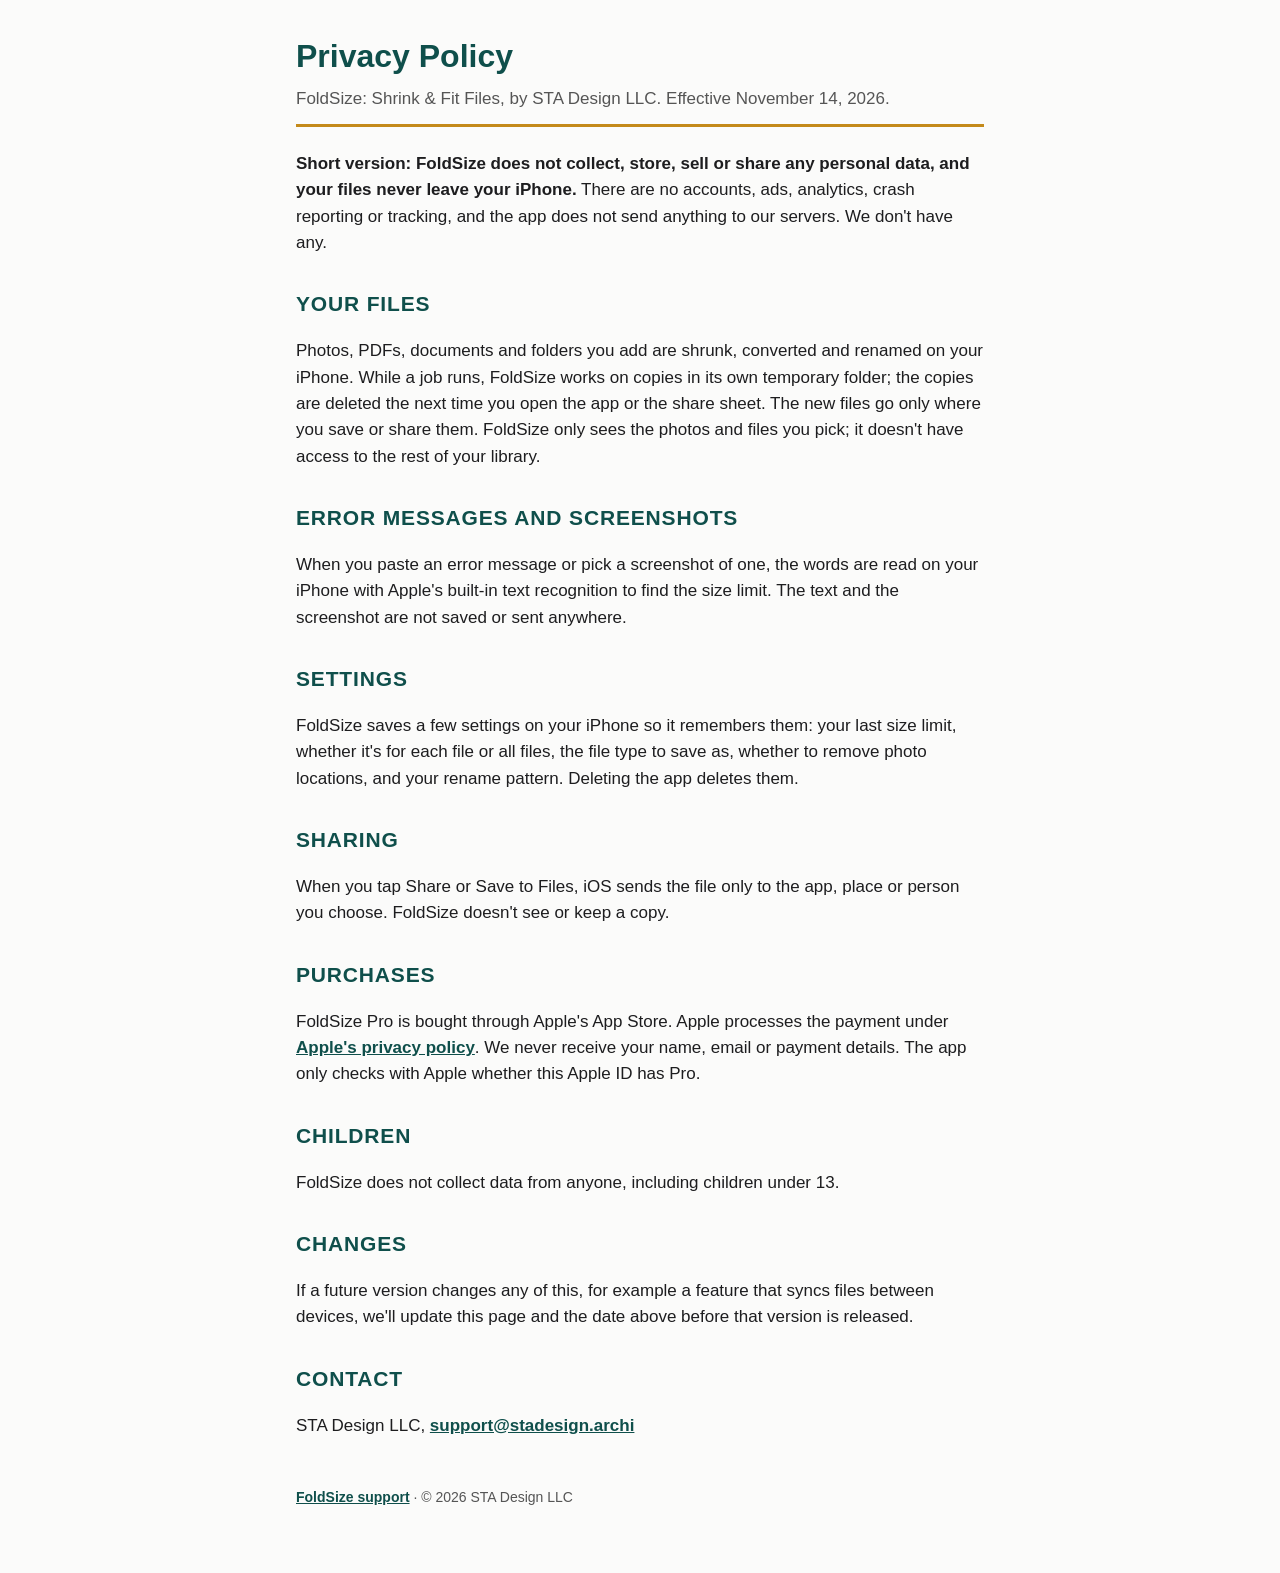
==== privacy.html @ 5bb441cd "FoldSize support and privacy pages Copied from site/ in sthes26/filefit-app-ios.  Co-Authored-By: Cl" ====
<!doctype html>
<html lang="en"><head><meta charset="utf-8"><meta name="viewport" content="width=device-width,initial-scale=1">
<title>FoldSize Privacy Policy</title><link rel="stylesheet" href="style.css"></head>
<body><main>
<header><h1>Privacy Policy</h1><p class="sub">FoldSize: Shrink &amp; Fit Files, by STA Design LLC. Effective November 14, 2026.</p></header>

<p><b>Short version: FoldSize does not collect, store, sell or share any personal data, and your files never leave your iPhone.</b> There are no accounts, ads, analytics, crash reporting or tracking, and the app does not send anything to our servers. We don't have any.</p>

<h2>Your files</h2>
<p>Photos, PDFs, documents and folders you add are shrunk, converted and renamed on your iPhone. While a job runs, FoldSize works on copies in its own temporary folder; the copies are deleted the next time you open the app or the share sheet. The new files go only where you save or share them. FoldSize only sees the photos and files you pick; it doesn't have access to the rest of your library.</p>

<h2>Error messages and screenshots</h2>
<p>When you paste an error message or pick a screenshot of one, the words are read on your iPhone with Apple's built-in text recognition to find the size limit. The text and the screenshot are not saved or sent anywhere.</p>

<h2>Settings</h2>
<p>FoldSize saves a few settings on your iPhone so it remembers them: your last size limit, whether it's for each file or all files, the file type to save as, whether to remove photo locations, and your rename pattern. Deleting the app deletes them.</p>

<h2>Sharing</h2>
<p>When you tap Share or Save to Files, iOS sends the file only to the app, place or person you choose. FoldSize doesn't see or keep a copy.</p>

<h2>Purchases</h2>
<p>FoldSize Pro is bought through Apple's App Store. Apple processes the payment under <a href="https://www.apple.com/legal/privacy/">Apple's privacy policy</a>. We never receive your name, email or payment details. The app only checks with Apple whether this Apple ID has Pro.</p>

<h2>Children</h2>
<p>FoldSize does not collect data from anyone, including children under 13.</p>

<h2>Changes</h2>
<p>If a future version changes any of this, for example a feature that syncs files between devices, we'll update this page and the date above before that version is released.</p>

<h2>Contact</h2>
<p>STA Design LLC, <a href="mailto:support@stadesign.archi">support@stadesign.archi</a></p>

<footer><a href="index.html">FoldSize support</a> &middot; &copy; 2026 STA Design LLC</footer>
</main></body></html>
---- style.css ----
:root{--deep:#0F4F4B;--teal:#1A8A80;--gold:#C48A1A;--ink:#1d1d1f;--muted:#555;--bg:#fbfbfa}
*{box-sizing:border-box}body{margin:0;background:var(--bg);color:var(--ink);font:17px/1.55 -apple-system,BlinkMacSystemFont,"Segoe UI",Roboto,sans-serif}
main{max-width:720px;margin:0 auto;padding:32px 16px 64px}
header{border-bottom:3px solid var(--gold);margin-bottom:24px;padding-bottom:12px}
h1{color:var(--deep);margin:0 0 4px;font-size:32px}h1 .s{color:var(--teal)}
h2{color:var(--deep);margin-top:32px;font-size:21px;text-transform:uppercase;letter-spacing:.04em}
.sub{color:var(--muted);margin:0}a{color:var(--deep);font-weight:600}
footer{margin-top:48px;color:var(--muted);font-size:14px}
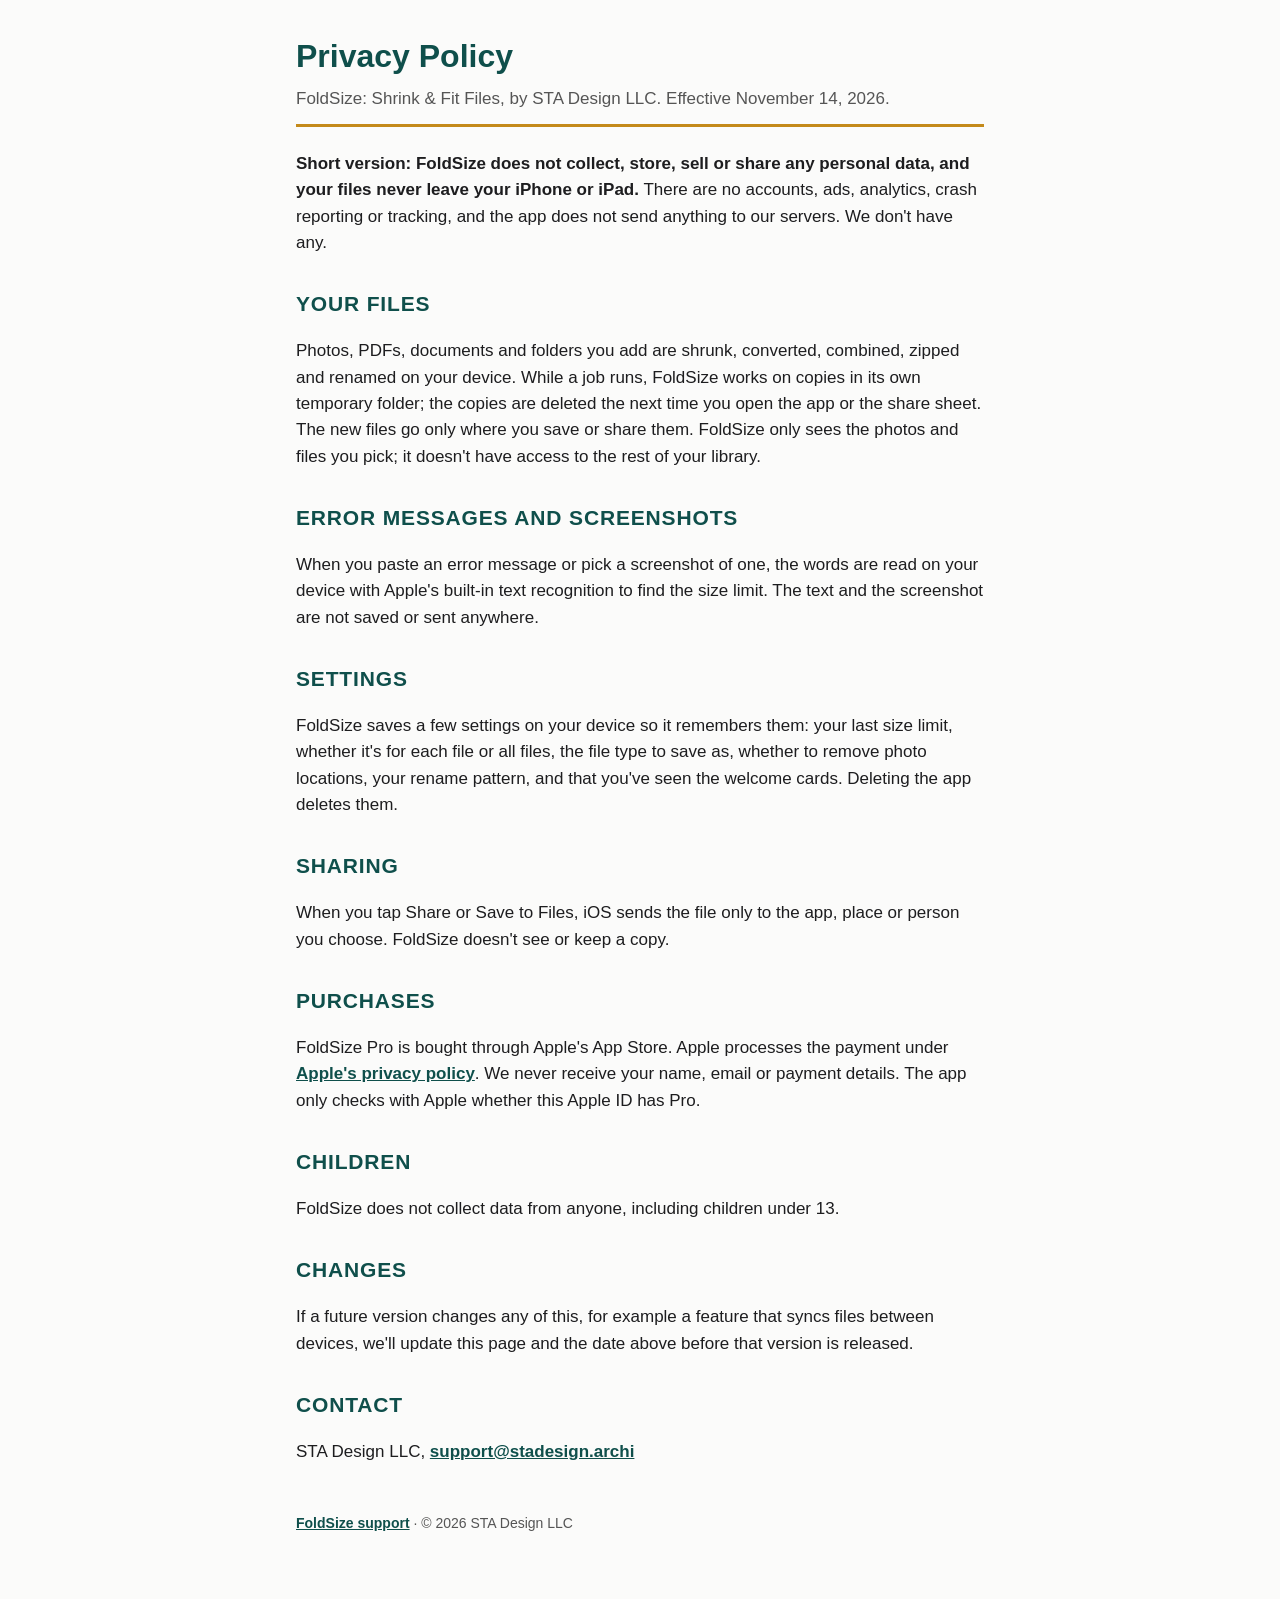
==== commit de4a0f05: "Mention zips, combining, BMP and iPad Co-Authored-By: Claude Opus 5.5 <noreply@anthropic.com> Claude" ====
--- a/privacy.html
+++ b/privacy.html
@@ -4,16 +4,16 @@
 <body><main>
 <header><h1>Privacy Policy</h1><p class="sub">FoldSize: Shrink &amp; Fit Files, by STA Design LLC. Effective November 14, 2026.</p></header>
 
-<p><b>Short version: FoldSize does not collect, store, sell or share any personal data, and your files never leave your iPhone.</b> There are no accounts, ads, analytics, crash reporting or tracking, and the app does not send anything to our servers. We don't have any.</p>
+<p><b>Short version: FoldSize does not collect, store, sell or share any personal data, and your files never leave your iPhone or iPad.</b> There are no accounts, ads, analytics, crash reporting or tracking, and the app does not send anything to our servers. We don't have any.</p>
 
 <h2>Your files</h2>
-<p>Photos, PDFs, documents and folders you add are shrunk, converted and renamed on your iPhone. While a job runs, FoldSize works on copies in its own temporary folder; the copies are deleted the next time you open the app or the share sheet. The new files go only where you save or share them. FoldSize only sees the photos and files you pick; it doesn't have access to the rest of your library.</p>
+<p>Photos, PDFs, documents and folders you add are shrunk, converted, combined, zipped and renamed on your device. While a job runs, FoldSize works on copies in its own temporary folder; the copies are deleted the next time you open the app or the share sheet. The new files go only where you save or share them. FoldSize only sees the photos and files you pick; it doesn't have access to the rest of your library.</p>
 
 <h2>Error messages and screenshots</h2>
-<p>When you paste an error message or pick a screenshot of one, the words are read on your iPhone with Apple's built-in text recognition to find the size limit. The text and the screenshot are not saved or sent anywhere.</p>
+<p>When you paste an error message or pick a screenshot of one, the words are read on your device with Apple's built-in text recognition to find the size limit. The text and the screenshot are not saved or sent anywhere.</p>
 
 <h2>Settings</h2>
-<p>FoldSize saves a few settings on your iPhone so it remembers them: your last size limit, whether it's for each file or all files, the file type to save as, whether to remove photo locations, and your rename pattern. Deleting the app deletes them.</p>
+<p>FoldSize saves a few settings on your device so it remembers them: your last size limit, whether it's for each file or all files, the file type to save as, whether to remove photo locations, your rename pattern, and that you've seen the welcome cards. Deleting the app deletes them.</p>
 
 <h2>Sharing</h2>
 <p>When you tap Share or Save to Files, iOS sends the file only to the app, place or person you choose. FoldSize doesn't see or keep a copy.</p>
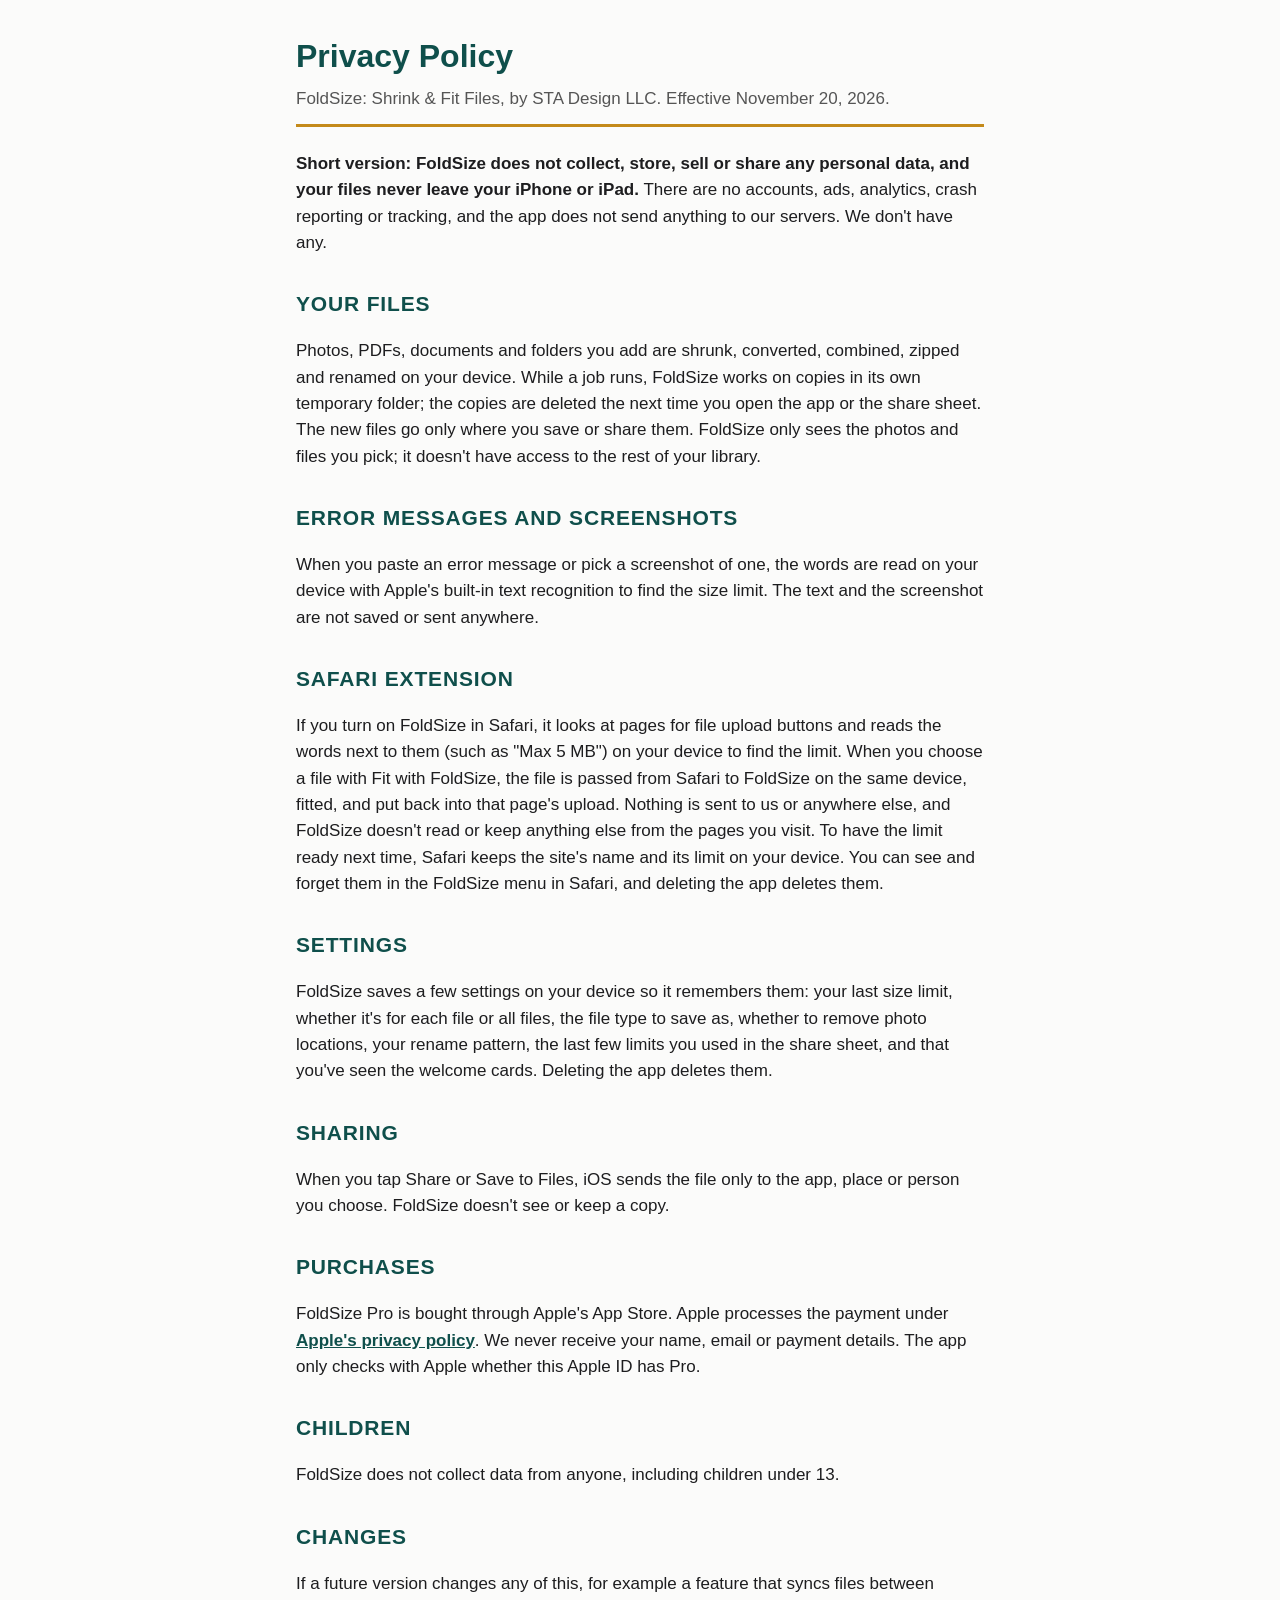
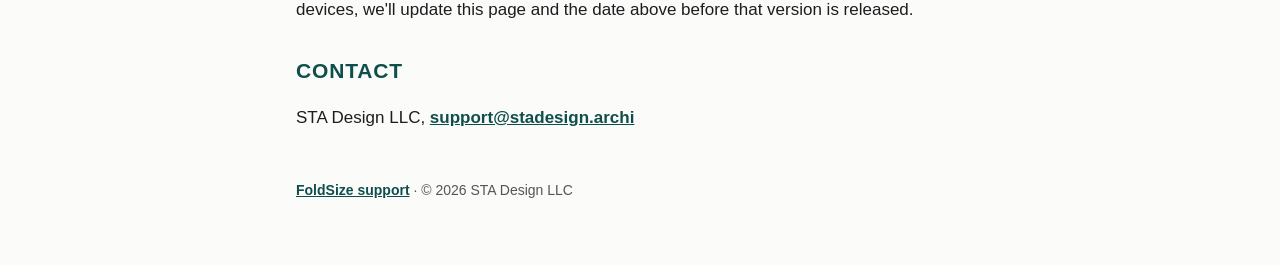
==== commit ac5b4227: "Privacy: add the Safari extension and share sheet limits Co-Authored-By: Claude Opus 5.5 <noreply@an" ====
--- a/privacy.html
+++ b/privacy.html
@@ -2,7 +2,7 @@
 <html lang="en"><head><meta charset="utf-8"><meta name="viewport" content="width=device-width,initial-scale=1">
 <title>FoldSize Privacy Policy</title><link rel="stylesheet" href="style.css"></head>
 <body><main>
-<header><h1>Privacy Policy</h1><p class="sub">FoldSize: Shrink &amp; Fit Files, by STA Design LLC. Effective November 14, 2026.</p></header>
+<header><h1>Privacy Policy</h1><p class="sub">FoldSize: Shrink &amp; Fit Files, by STA Design LLC. Effective November 20, 2026.</p></header>
 
 <p><b>Short version: FoldSize does not collect, store, sell or share any personal data, and your files never leave your iPhone or iPad.</b> There are no accounts, ads, analytics, crash reporting or tracking, and the app does not send anything to our servers. We don't have any.</p>
 
@@ -12,8 +12,11 @@
 <h2>Error messages and screenshots</h2>
 <p>When you paste an error message or pick a screenshot of one, the words are read on your device with Apple's built-in text recognition to find the size limit. The text and the screenshot are not saved or sent anywhere.</p>
 
+<h2>Safari extension</h2>
+<p>If you turn on FoldSize in Safari, it looks at pages for file upload buttons and reads the words next to them (such as "Max 5 MB") on your device to find the limit. When you choose a file with Fit with FoldSize, the file is passed from Safari to FoldSize on the same device, fitted, and put back into that page's upload. Nothing is sent to us or anywhere else, and FoldSize doesn't read or keep anything else from the pages you visit. To have the limit ready next time, Safari keeps the site's name and its limit on your device. You can see and forget them in the FoldSize menu in Safari, and deleting the app deletes them.</p>
+
 <h2>Settings</h2>
-<p>FoldSize saves a few settings on your device so it remembers them: your last size limit, whether it's for each file or all files, the file type to save as, whether to remove photo locations, your rename pattern, and that you've seen the welcome cards. Deleting the app deletes them.</p>
+<p>FoldSize saves a few settings on your device so it remembers them: your last size limit, whether it's for each file or all files, the file type to save as, whether to remove photo locations, your rename pattern, the last few limits you used in the share sheet, and that you've seen the welcome cards. Deleting the app deletes them.</p>
 
 <h2>Sharing</h2>
 <p>When you tap Share or Save to Files, iOS sends the file only to the app, place or person you choose. FoldSize doesn't see or keep a copy.</p>
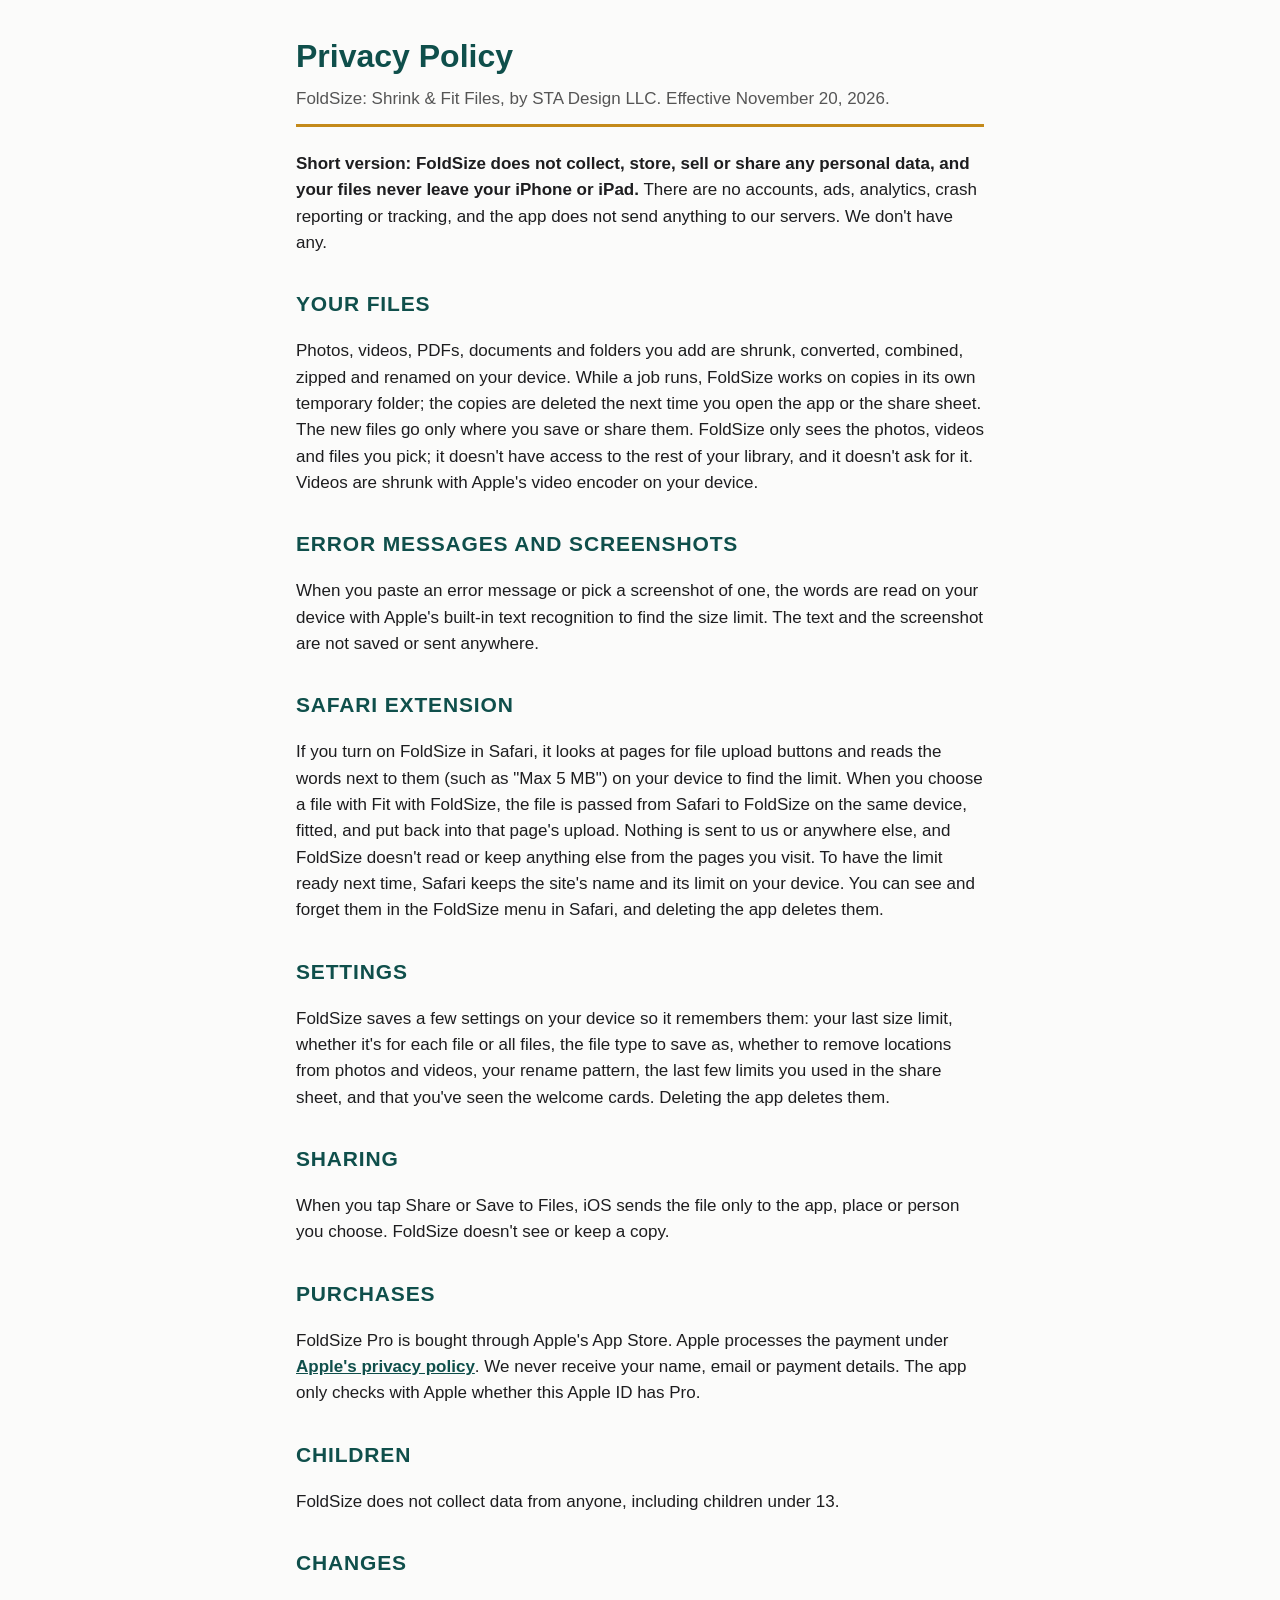
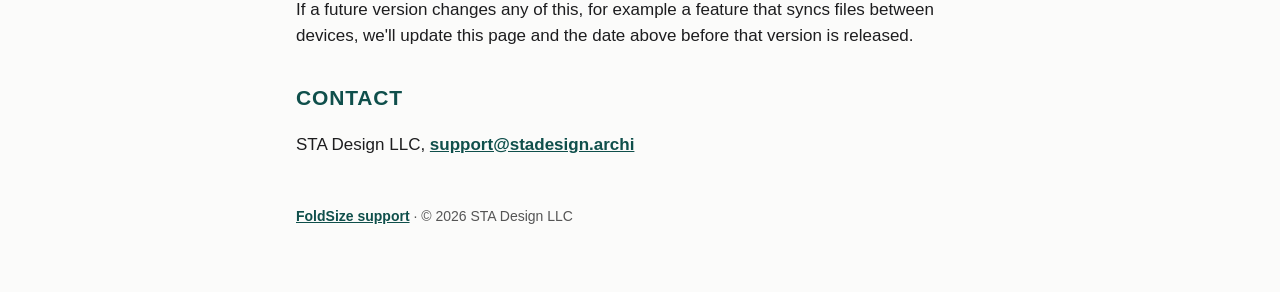
==== commit 7f458e6a: "Mention videos (Pro) on the support and privacy pages Co-Authored-By: Claude Opus 5.5 <noreply@anthr" ====
--- a/privacy.html
+++ b/privacy.html
@@ -7,7 +7,7 @@
 <p><b>Short version: FoldSize does not collect, store, sell or share any personal data, and your files never leave your iPhone or iPad.</b> There are no accounts, ads, analytics, crash reporting or tracking, and the app does not send anything to our servers. We don't have any.</p>
 
 <h2>Your files</h2>
-<p>Photos, PDFs, documents and folders you add are shrunk, converted, combined, zipped and renamed on your device. While a job runs, FoldSize works on copies in its own temporary folder; the copies are deleted the next time you open the app or the share sheet. The new files go only where you save or share them. FoldSize only sees the photos and files you pick; it doesn't have access to the rest of your library.</p>
+<p>Photos, videos, PDFs, documents and folders you add are shrunk, converted, combined, zipped and renamed on your device. While a job runs, FoldSize works on copies in its own temporary folder; the copies are deleted the next time you open the app or the share sheet. The new files go only where you save or share them. FoldSize only sees the photos, videos and files you pick; it doesn't have access to the rest of your library, and it doesn't ask for it. Videos are shrunk with Apple's video encoder on your device.</p>
 
 <h2>Error messages and screenshots</h2>
 <p>When you paste an error message or pick a screenshot of one, the words are read on your device with Apple's built-in text recognition to find the size limit. The text and the screenshot are not saved or sent anywhere.</p>
@@ -16,7 +16,7 @@
 <p>If you turn on FoldSize in Safari, it looks at pages for file upload buttons and reads the words next to them (such as "Max 5 MB") on your device to find the limit. When you choose a file with Fit with FoldSize, the file is passed from Safari to FoldSize on the same device, fitted, and put back into that page's upload. Nothing is sent to us or anywhere else, and FoldSize doesn't read or keep anything else from the pages you visit. To have the limit ready next time, Safari keeps the site's name and its limit on your device. You can see and forget them in the FoldSize menu in Safari, and deleting the app deletes them.</p>
 
 <h2>Settings</h2>
-<p>FoldSize saves a few settings on your device so it remembers them: your last size limit, whether it's for each file or all files, the file type to save as, whether to remove photo locations, your rename pattern, the last few limits you used in the share sheet, and that you've seen the welcome cards. Deleting the app deletes them.</p>
+<p>FoldSize saves a few settings on your device so it remembers them: your last size limit, whether it's for each file or all files, the file type to save as, whether to remove locations from photos and videos, your rename pattern, the last few limits you used in the share sheet, and that you've seen the welcome cards. Deleting the app deletes them.</p>
 
 <h2>Sharing</h2>
 <p>When you tap Share or Save to Files, iOS sends the file only to the app, place or person you choose. FoldSize doesn't see or keep a copy.</p>
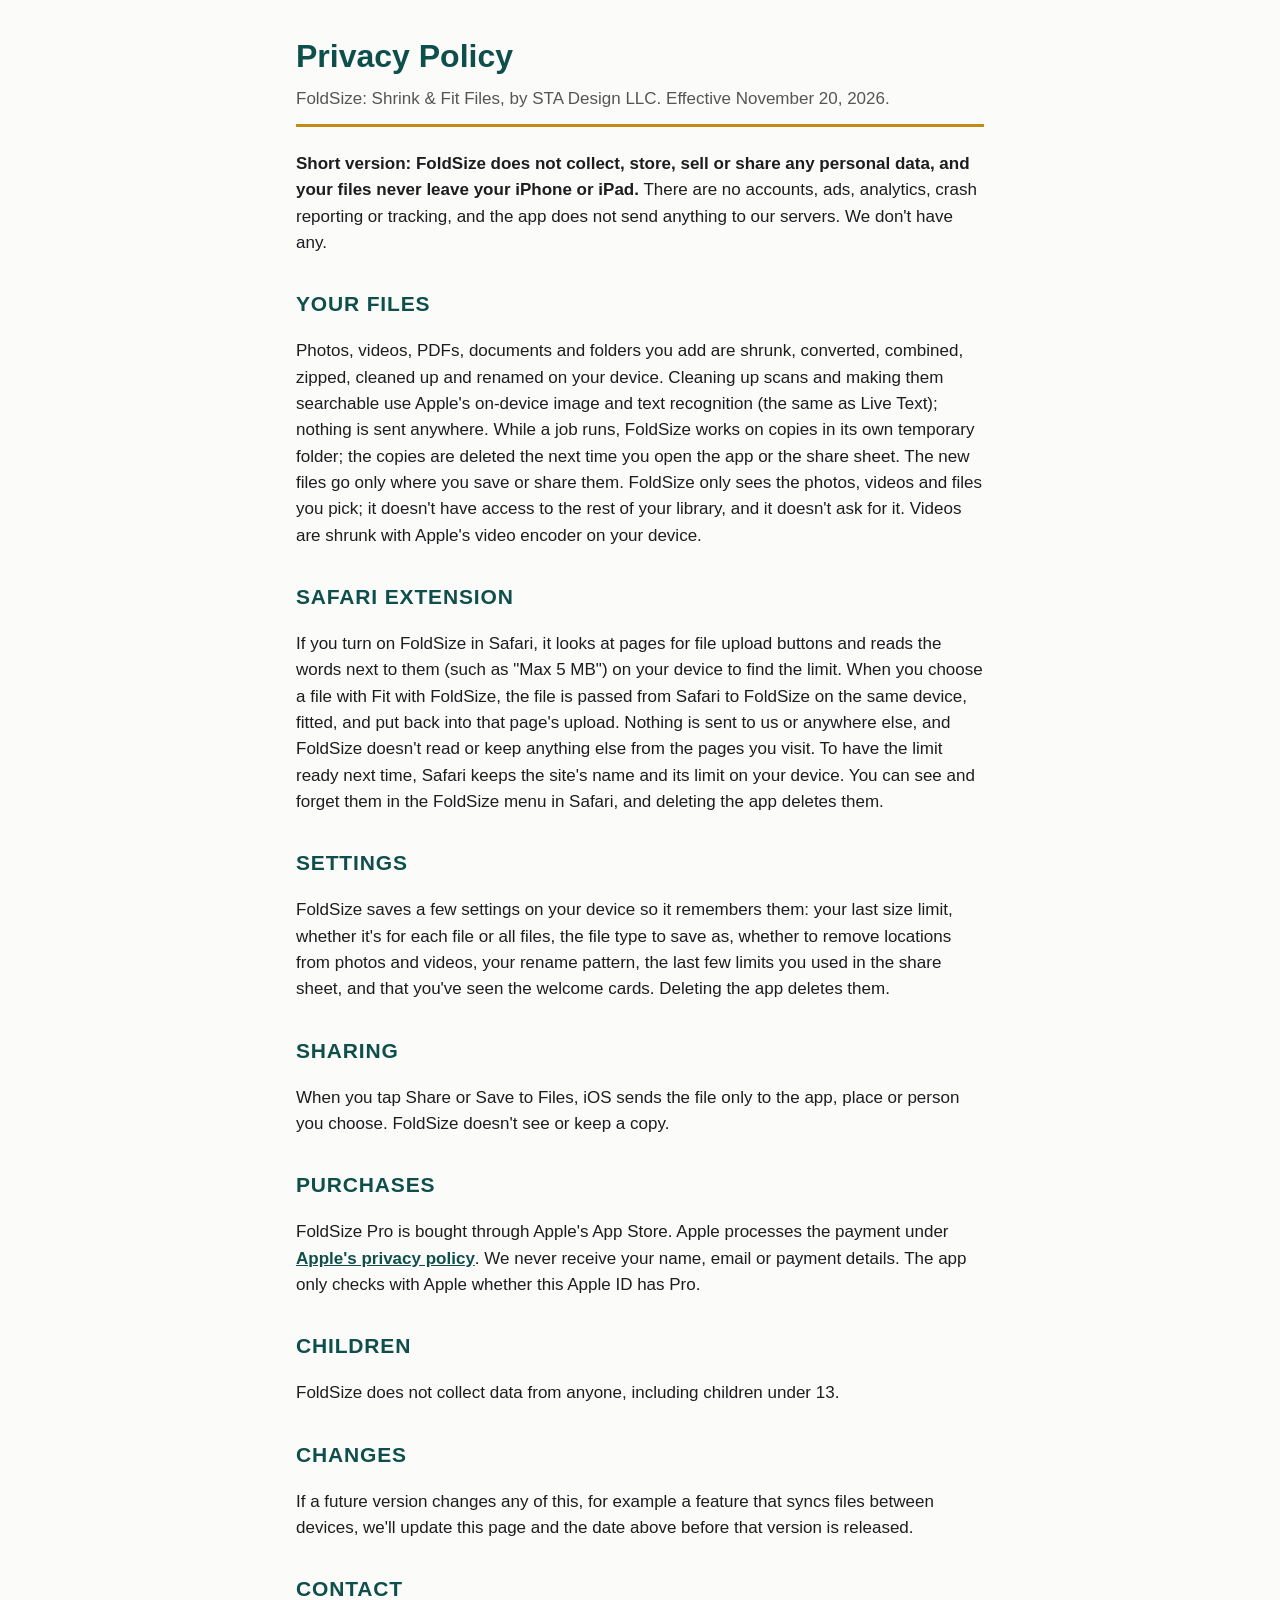
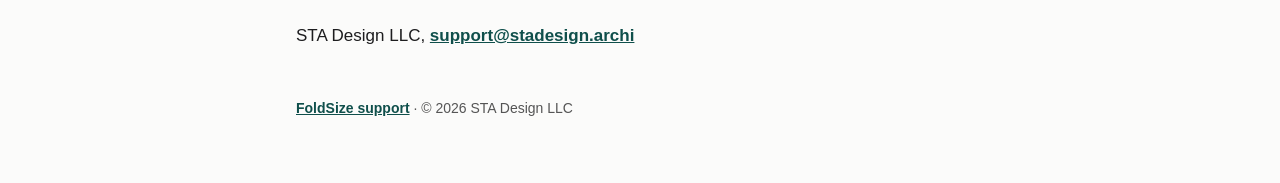
==== commit 7f27485a: "Match the site to the final v1 app Drop the removed "Upload failed? Find the limit" help and the scr" ====
--- a/privacy.html
+++ b/privacy.html
@@ -7,10 +7,7 @@
 <p><b>Short version: FoldSize does not collect, store, sell or share any personal data, and your files never leave your iPhone or iPad.</b> There are no accounts, ads, analytics, crash reporting or tracking, and the app does not send anything to our servers. We don't have any.</p>
 
 <h2>Your files</h2>
-<p>Photos, videos, PDFs, documents and folders you add are shrunk, converted, combined, zipped and renamed on your device. While a job runs, FoldSize works on copies in its own temporary folder; the copies are deleted the next time you open the app or the share sheet. The new files go only where you save or share them. FoldSize only sees the photos, videos and files you pick; it doesn't have access to the rest of your library, and it doesn't ask for it. Videos are shrunk with Apple's video encoder on your device.</p>
-
-<h2>Error messages and screenshots</h2>
-<p>When you paste an error message or pick a screenshot of one, the words are read on your device with Apple's built-in text recognition to find the size limit. The text and the screenshot are not saved or sent anywhere.</p>
+<p>Photos, videos, PDFs, documents and folders you add are shrunk, converted, combined, zipped, cleaned up and renamed on your device. Cleaning up scans and making them searchable use Apple's on-device image and text recognition (the same as Live Text); nothing is sent anywhere. While a job runs, FoldSize works on copies in its own temporary folder; the copies are deleted the next time you open the app or the share sheet. The new files go only where you save or share them. FoldSize only sees the photos, videos and files you pick; it doesn't have access to the rest of your library, and it doesn't ask for it. Videos are shrunk with Apple's video encoder on your device.</p>
 
 <h2>Safari extension</h2>
 <p>If you turn on FoldSize in Safari, it looks at pages for file upload buttons and reads the words next to them (such as "Max 5 MB") on your device to find the limit. When you choose a file with Fit with FoldSize, the file is passed from Safari to FoldSize on the same device, fitted, and put back into that page's upload. Nothing is sent to us or anywhere else, and FoldSize doesn't read or keep anything else from the pages you visit. To have the limit ready next time, Safari keeps the site's name and its limit on your device. You can see and forget them in the FoldSize menu in Safari, and deleting the app deletes them.</p>
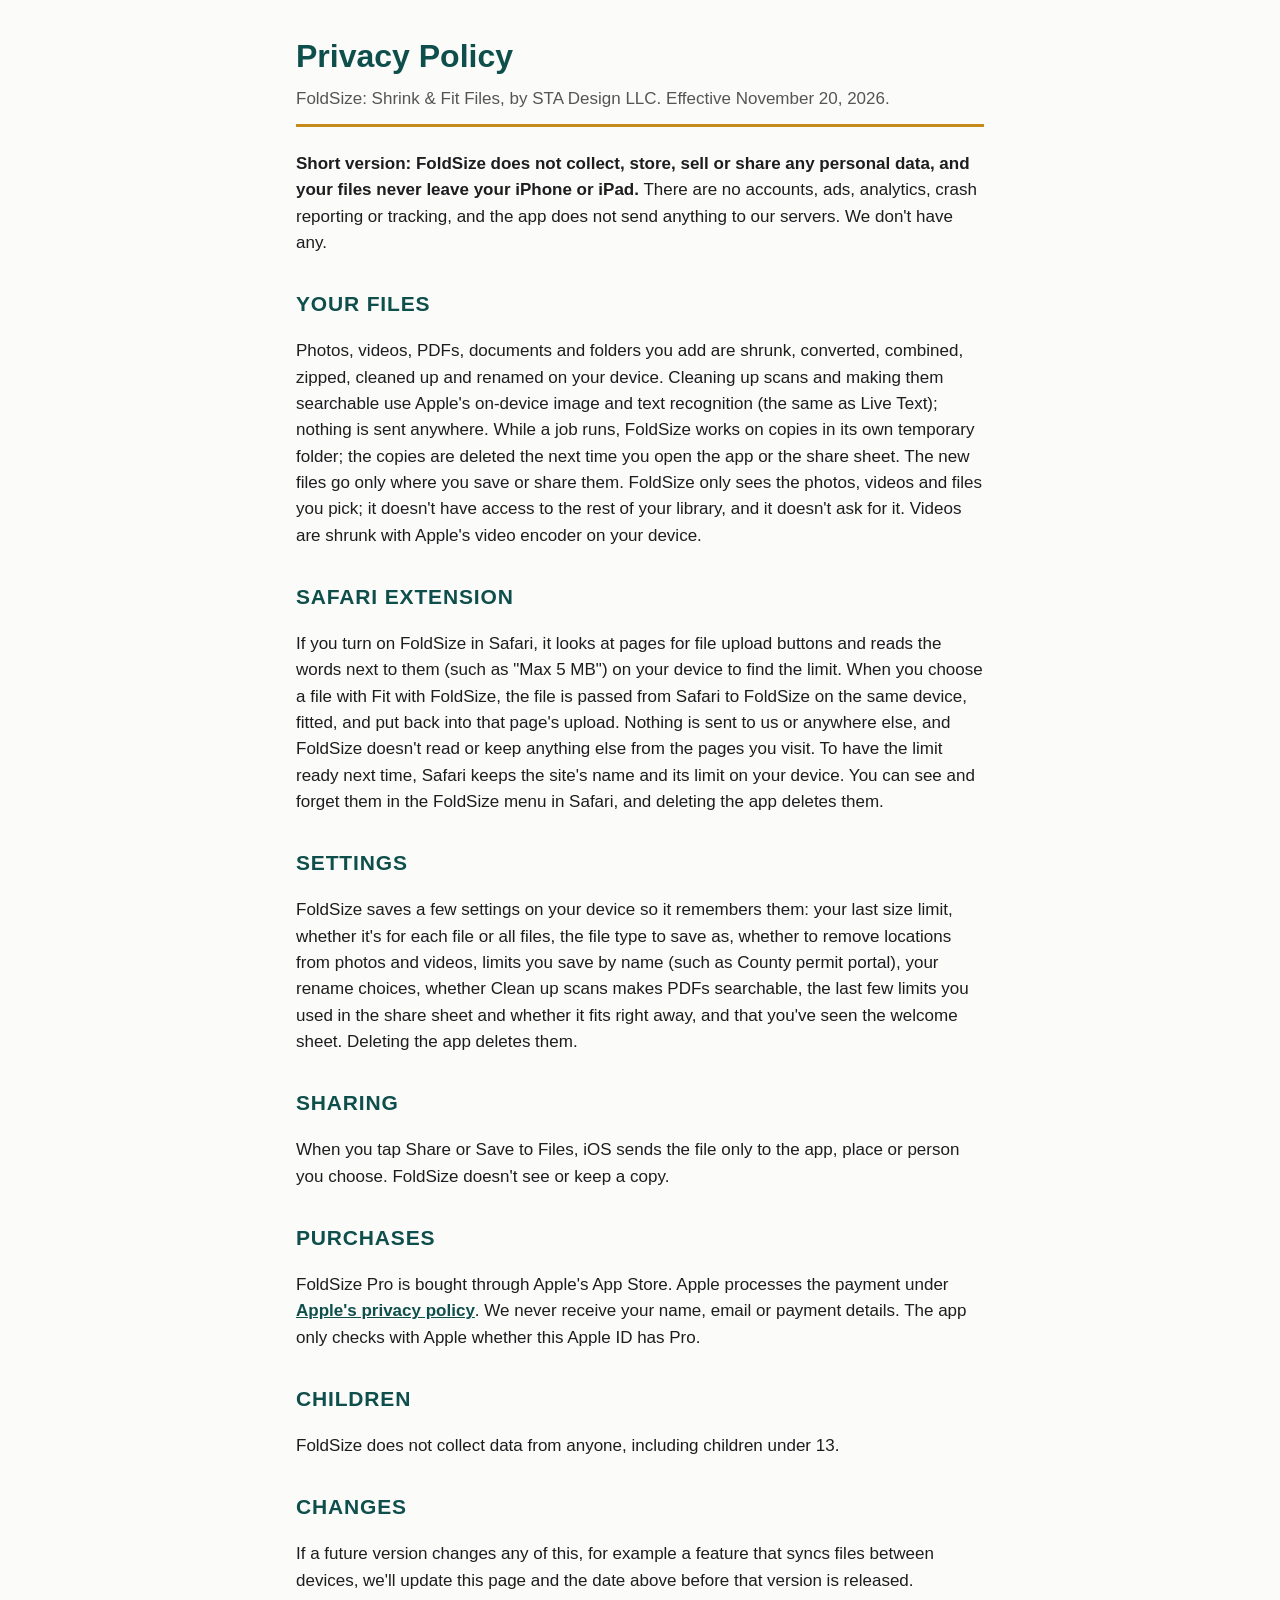
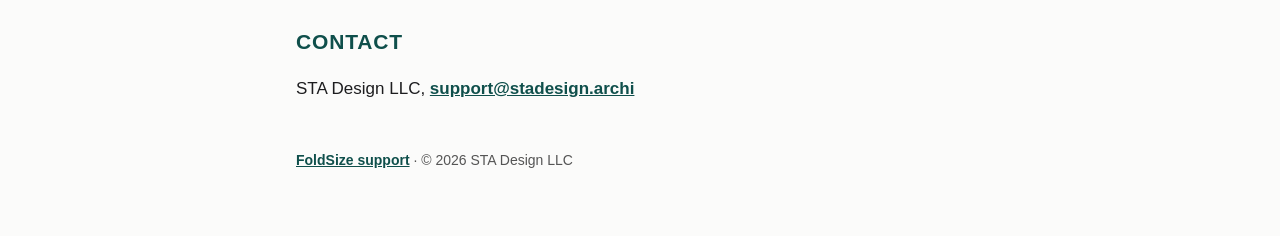
==== commit f17896bd: "Privacy: list the settings FoldSize now keeps on device Adds saved limits, clean-up and share-sheet " ====
--- a/privacy.html
+++ b/privacy.html
@@ -13,7 +13,7 @@
 <p>If you turn on FoldSize in Safari, it looks at pages for file upload buttons and reads the words next to them (such as "Max 5 MB") on your device to find the limit. When you choose a file with Fit with FoldSize, the file is passed from Safari to FoldSize on the same device, fitted, and put back into that page's upload. Nothing is sent to us or anywhere else, and FoldSize doesn't read or keep anything else from the pages you visit. To have the limit ready next time, Safari keeps the site's name and its limit on your device. You can see and forget them in the FoldSize menu in Safari, and deleting the app deletes them.</p>
 
 <h2>Settings</h2>
-<p>FoldSize saves a few settings on your device so it remembers them: your last size limit, whether it's for each file or all files, the file type to save as, whether to remove locations from photos and videos, your rename pattern, the last few limits you used in the share sheet, and that you've seen the welcome cards. Deleting the app deletes them.</p>
+<p>FoldSize saves a few settings on your device so it remembers them: your last size limit, whether it's for each file or all files, the file type to save as, whether to remove locations from photos and videos, limits you save by name (such as County permit portal), your rename choices, whether Clean up scans makes PDFs searchable, the last few limits you used in the share sheet and whether it fits right away, and that you've seen the welcome sheet. Deleting the app deletes them.</p>
 
 <h2>Sharing</h2>
 <p>When you tap Share or Save to Files, iOS sends the file only to the app, place or person you choose. FoldSize doesn't see or keep a copy.</p>
--- a/style.css
+++ b/style.css
@@ -6,3 +6,7 @@
 h2{color:var(--deep);margin-top:32px;font-size:21px;text-transform:uppercase;letter-spacing:.04em}
 .sub{color:var(--muted);margin:0}a{color:var(--deep);font-weight:600}
 footer{margin-top:48px;color:var(--muted);font-size:14px}
+table{border-collapse:collapse;width:100%;margin:16px 0;font-size:16px}th,td{text-align:left;padding:8px;border-bottom:1px solid #ddd;vertical-align:top}th{color:var(--deep)}
+.cta{margin:32px 0;padding:16px;border-left:4px solid var(--teal);background:#eef6f5}.cta p{margin:0}
+.answer{font-size:18px}nav.crumb{font-size:14px;margin-bottom:8px}
+details{border-bottom:1px solid #ddd;padding:10px 0}summary{cursor:pointer;font-weight:600;color:var(--deep)}details p{margin:8px 0 0}
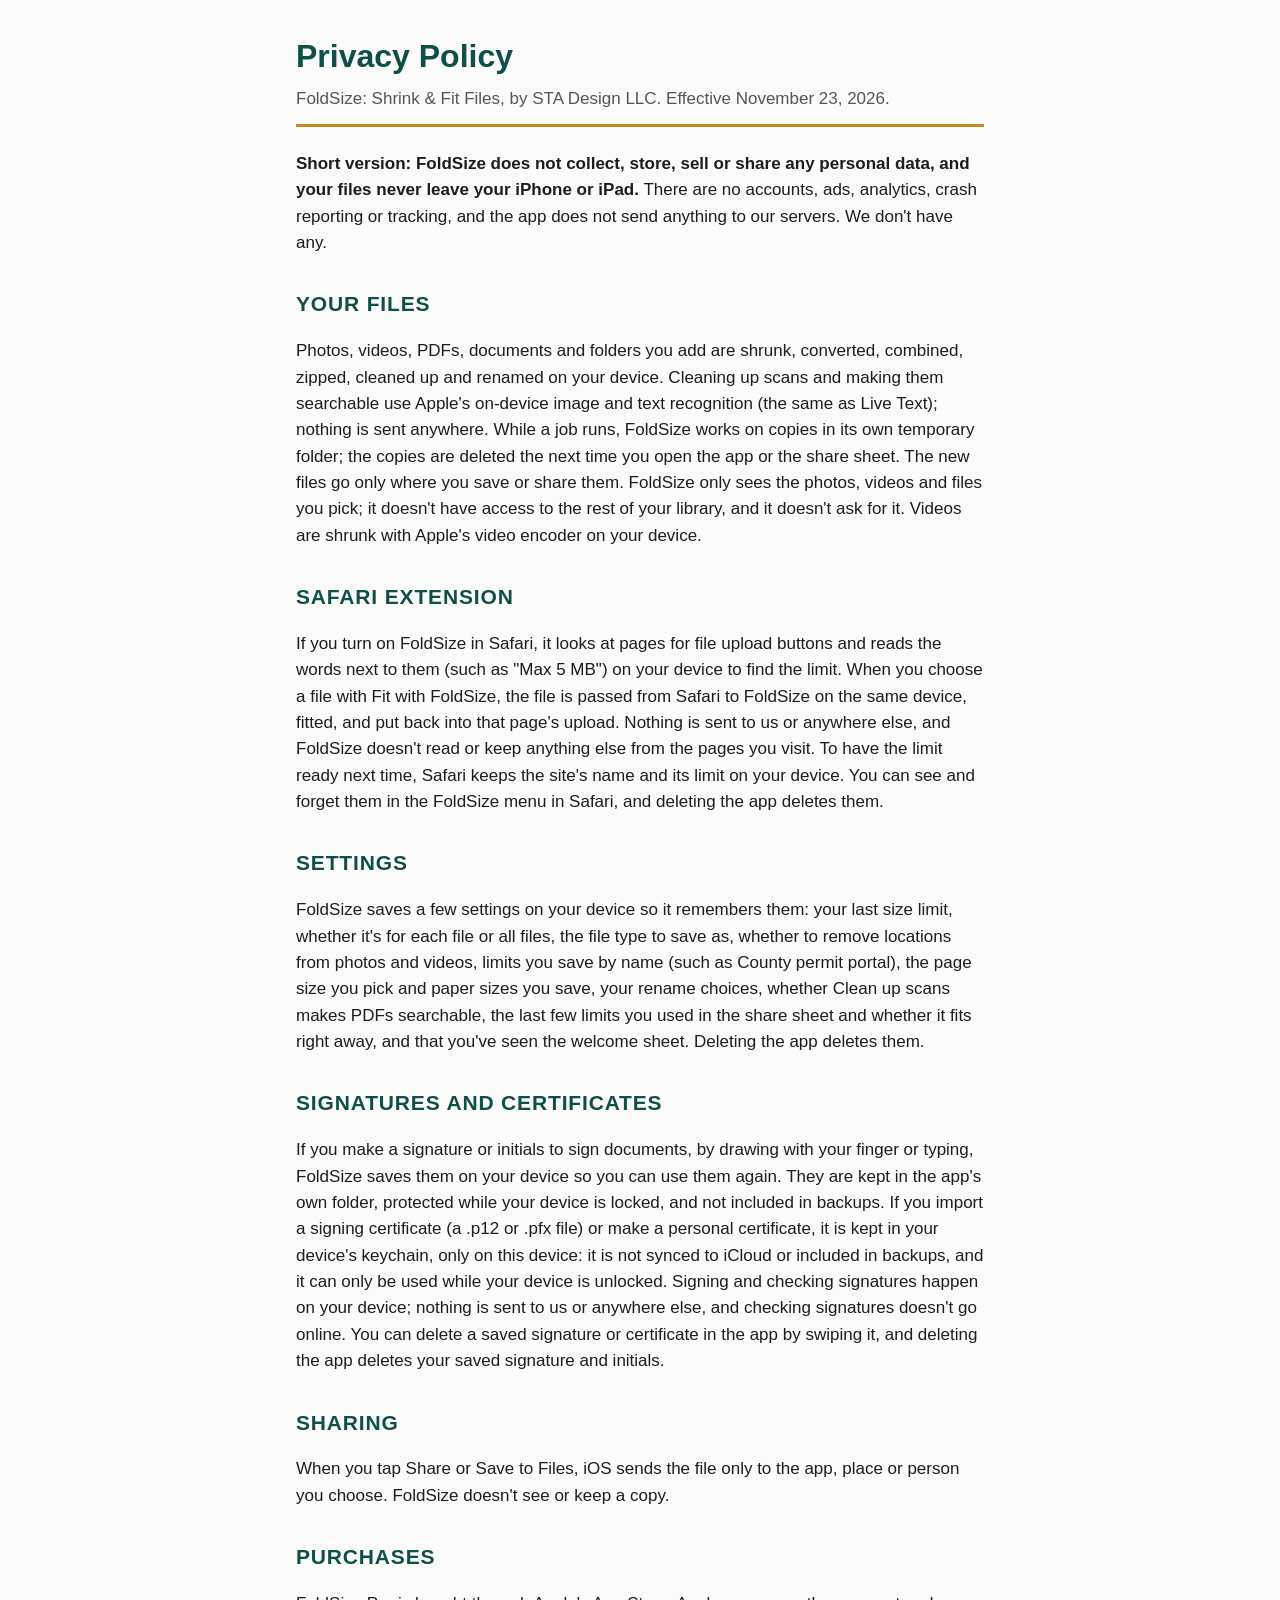
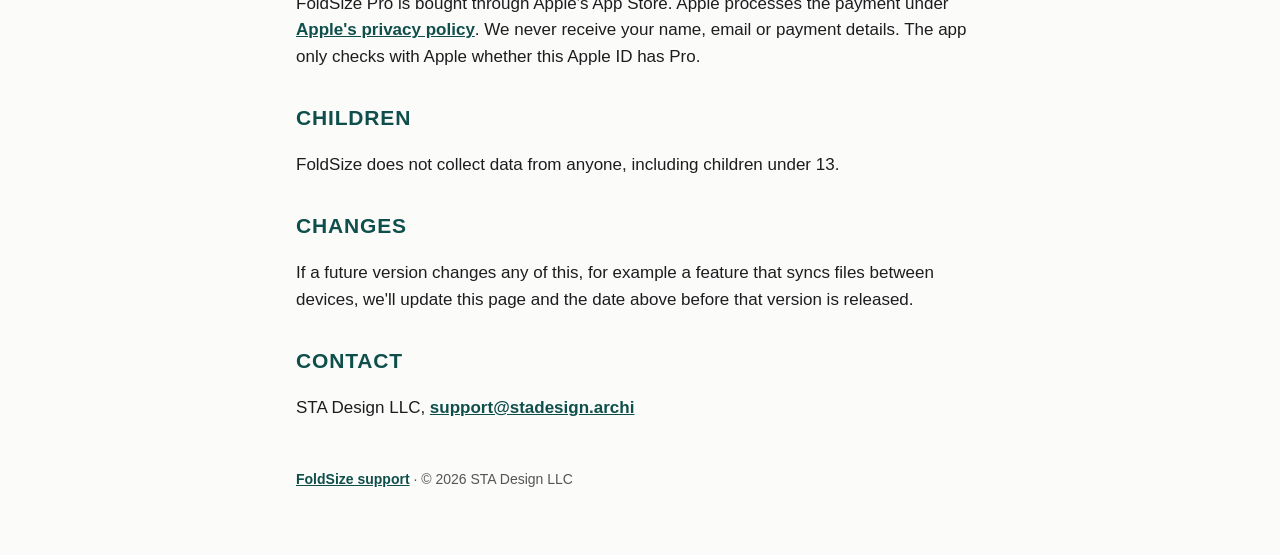
==== commit af2b2dbc: "Privacy: saved signatures, initials and signing certificates stay on the device Co-Authored-By: Clau" ====
--- a/privacy.html
+++ b/privacy.html
@@ -2,7 +2,7 @@
 <html lang="en"><head><meta charset="utf-8"><meta name="viewport" content="width=device-width,initial-scale=1">
 <title>FoldSize Privacy Policy</title><link rel="stylesheet" href="style.css"></head>
 <body><main>
-<header><h1>Privacy Policy</h1><p class="sub">FoldSize: Shrink &amp; Fit Files, by STA Design LLC. Effective November 20, 2026.</p></header>
+<header><h1>Privacy Policy</h1><p class="sub">FoldSize: Shrink &amp; Fit Files, by STA Design LLC. Effective November 23, 2026.</p></header>
 
 <p><b>Short version: FoldSize does not collect, store, sell or share any personal data, and your files never leave your iPhone or iPad.</b> There are no accounts, ads, analytics, crash reporting or tracking, and the app does not send anything to our servers. We don't have any.</p>
 
@@ -13,7 +13,10 @@
 <p>If you turn on FoldSize in Safari, it looks at pages for file upload buttons and reads the words next to them (such as "Max 5 MB") on your device to find the limit. When you choose a file with Fit with FoldSize, the file is passed from Safari to FoldSize on the same device, fitted, and put back into that page's upload. Nothing is sent to us or anywhere else, and FoldSize doesn't read or keep anything else from the pages you visit. To have the limit ready next time, Safari keeps the site's name and its limit on your device. You can see and forget them in the FoldSize menu in Safari, and deleting the app deletes them.</p>
 
 <h2>Settings</h2>
-<p>FoldSize saves a few settings on your device so it remembers them: your last size limit, whether it's for each file or all files, the file type to save as, whether to remove locations from photos and videos, limits you save by name (such as County permit portal), your rename choices, whether Clean up scans makes PDFs searchable, the last few limits you used in the share sheet and whether it fits right away, and that you've seen the welcome sheet. Deleting the app deletes them.</p>
+<p>FoldSize saves a few settings on your device so it remembers them: your last size limit, whether it's for each file or all files, the file type to save as, whether to remove locations from photos and videos, limits you save by name (such as County permit portal), the page size you pick and paper sizes you save, your rename choices, whether Clean up scans makes PDFs searchable, the last few limits you used in the share sheet and whether it fits right away, and that you've seen the welcome sheet. Deleting the app deletes them.</p>
+
+<h2>Signatures and certificates</h2>
+<p>If you make a signature or initials to sign documents, by drawing with your finger or typing, FoldSize saves them on your device so you can use them again. They are kept in the app's own folder, protected while your device is locked, and not included in backups. If you import a signing certificate (a .p12 or .pfx file) or make a personal certificate, it is kept in your device's keychain, only on this device: it is not synced to iCloud or included in backups, and it can only be used while your device is unlocked. Signing and checking signatures happen on your device; nothing is sent to us or anywhere else, and checking signatures doesn't go online. You can delete a saved signature or certificate in the app by swiping it, and deleting the app deletes your saved signature and initials.</p>
 
 <h2>Sharing</h2>
 <p>When you tap Share or Save to Files, iOS sends the file only to the app, place or person you choose. FoldSize doesn't see or keep a copy.</p>
